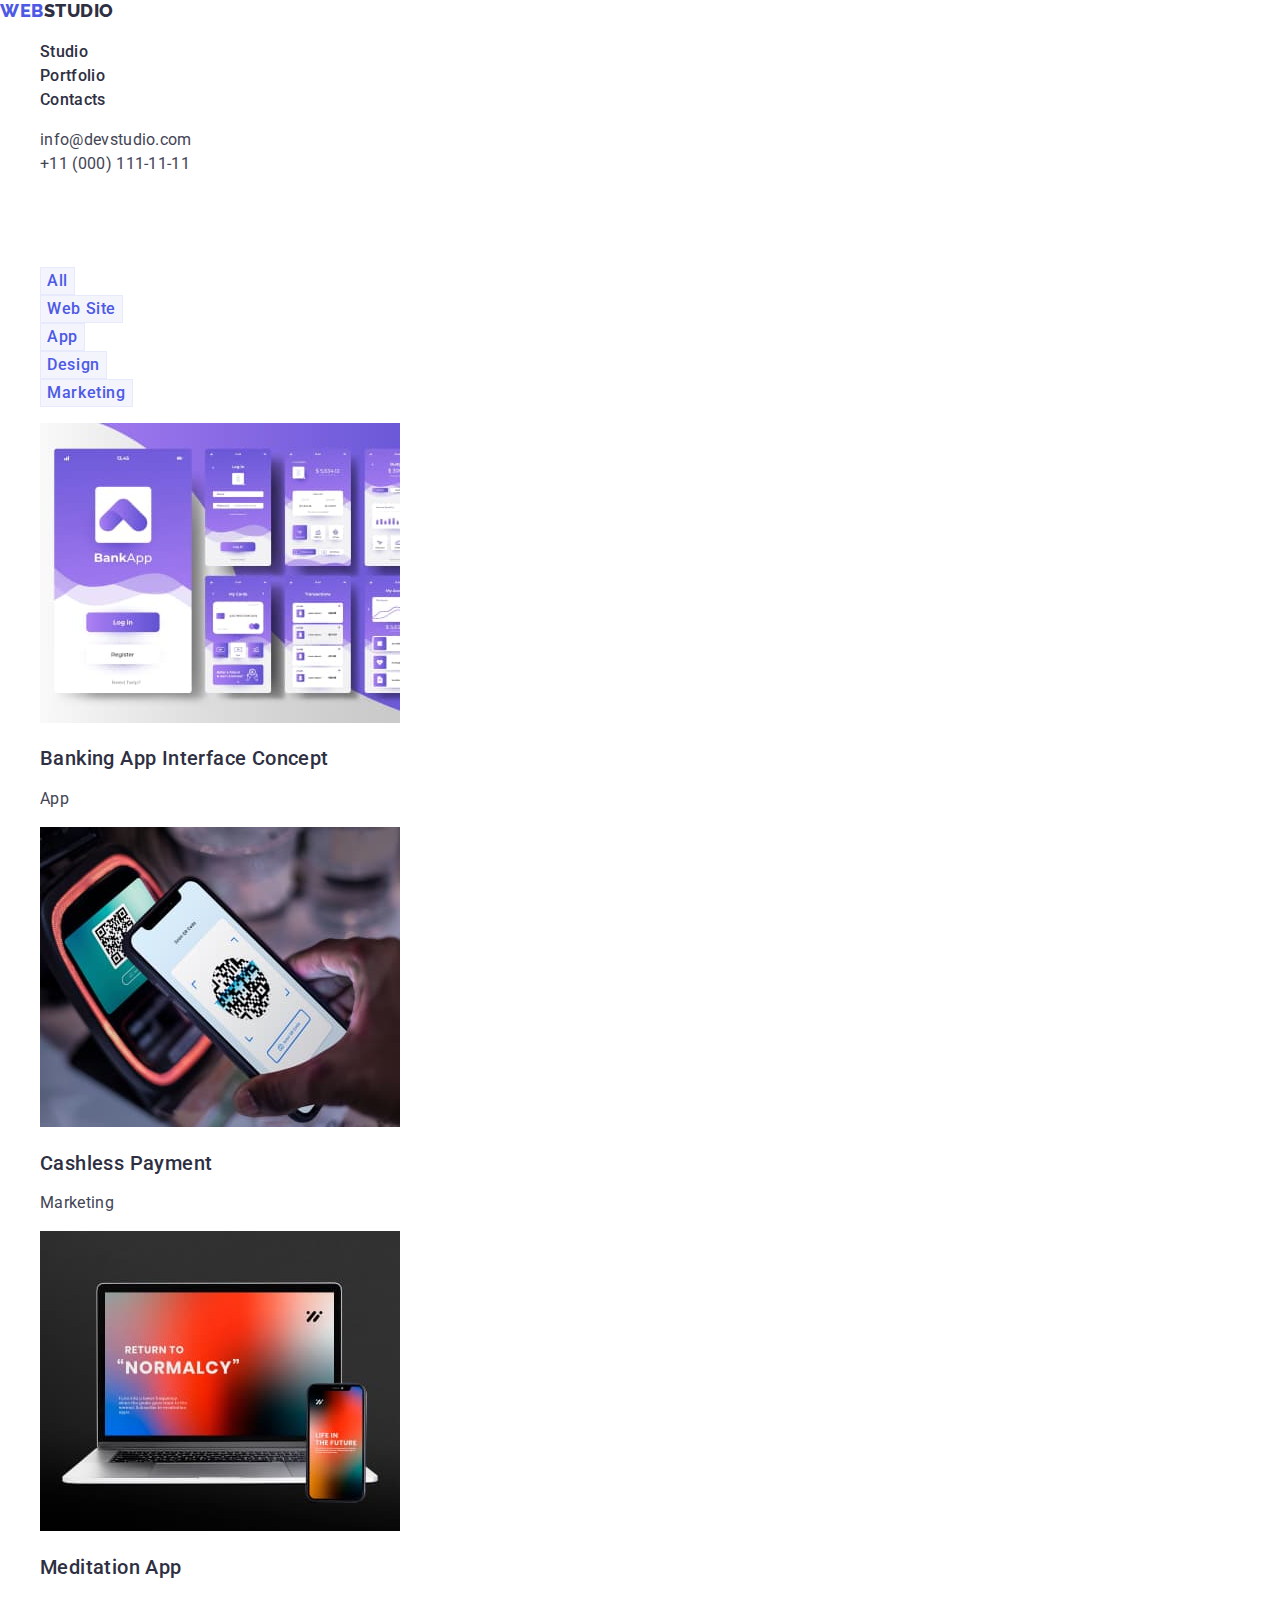
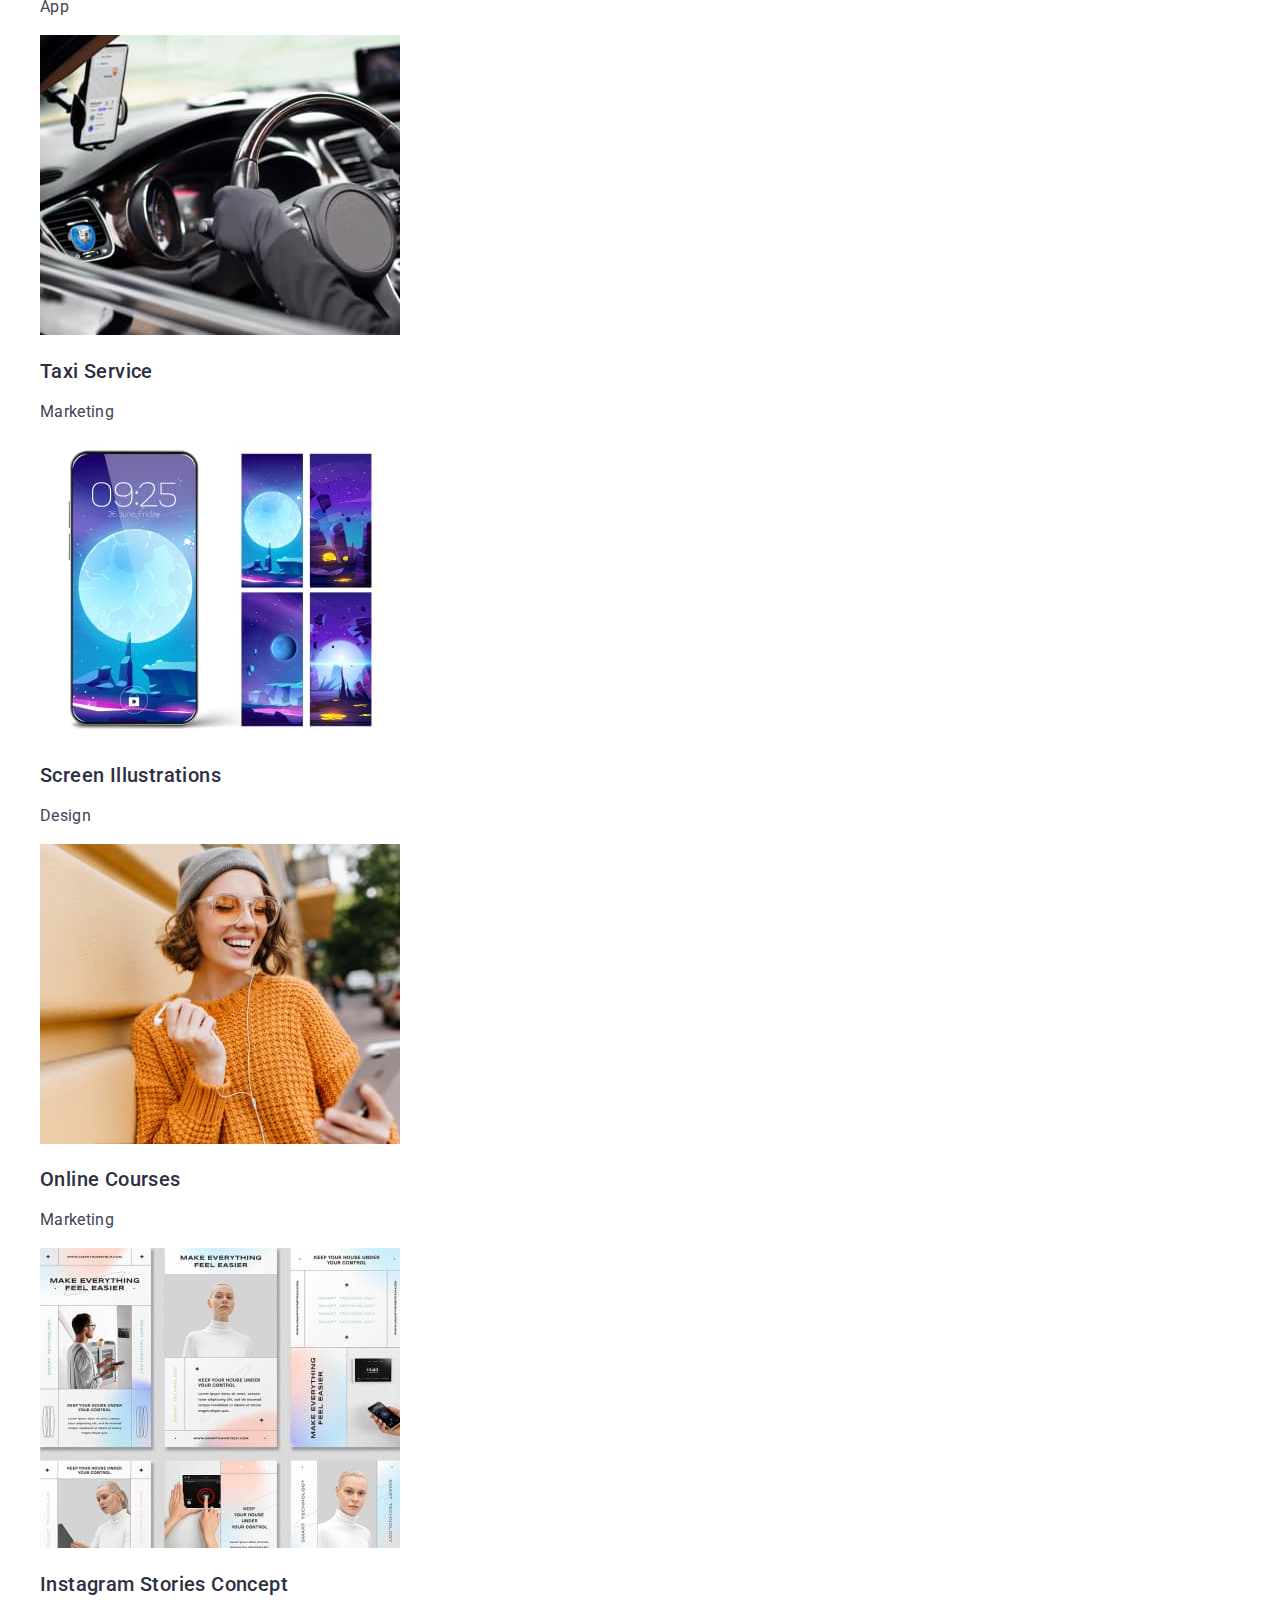
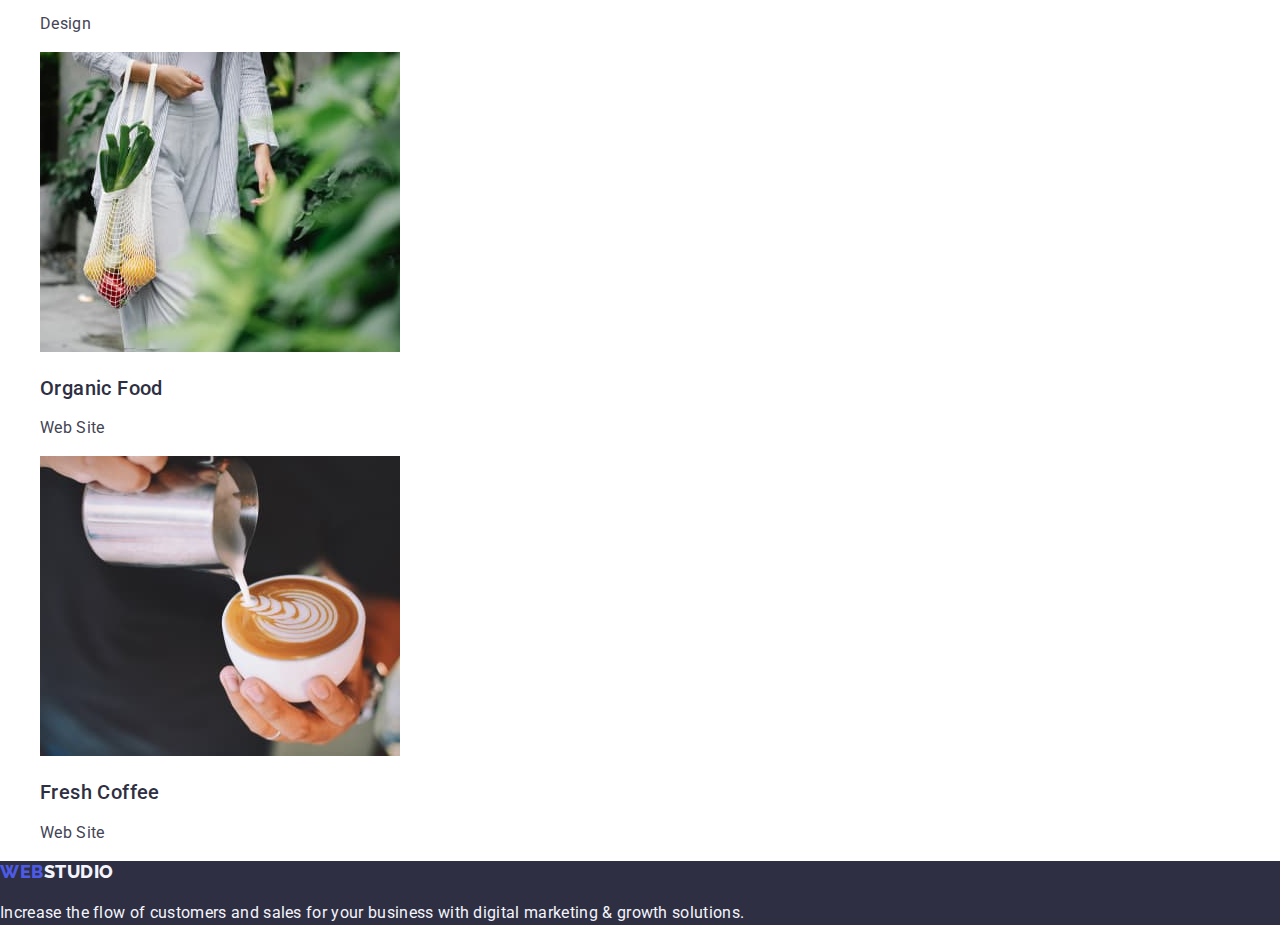
==== portfolio.html @ 55d1ecc5 "Initial commit" ====
<!DOCTYPE html>
<html lang="en">
  <head>
    <meta charset="UTF-8">
    <meta name="viewport" content="width=device-width, initial-scale=1.0">
    <meta http-equiv="X-UA-Compatible" content="IE=edge">
    <title>Web Studio</title>
    <link
      rel="stylesheet"
      href="https://cdn.jsdelivr.net/npm/modern-normalize@2.0.0/modern-normalize.min.css">
    <link rel="preconnect" href="https://fonts.googleapis.com">
    <link rel="preconnect" href="https://fonts.gstatic.com" crossorigin>
    <link href="https://fonts.googleapis.com/css2?family=Raleway:wght@800&family=Roboto:wght@400;500;700;900&display=swap" rel="stylesheet">
    <link rel="stylesheet" href="./css/styles.css">
  </head>
  <body>
    <header>
      <nav>
        <a class="logo link" href="./index.html">
          Web<span class="logo-second-color">Studio</span>
        </a>

        <ul class="list">
          <li>
            <a class="nav-link link" href="./index.html">Studio</a>
          </li>
          <li>
            <a class="nav-link link" href="./portfolio.html">Portfolio</a>
          </li>
          <li>
            <a class="nav-link link" href="">Contacts</a>
          </li>
        </ul>
      </nav>

      <address class="address-header">
        <ul class="list">
          <li>
            <a class="address-link link" href="mailto:info@devstudio.com"
              >info@devstudio.com</a
            >
          </li>
          <li>
            <a class="address-link link" href="tel:+110001111111"
              >+11 (000) 111-11-11</a
            >
          </li>
        </ul>
      </address>
    </header>

    <main>
      <section>
        <h1 class="title-hidden">Portfolio</h1>
        <ul class="list">
          <li>
            <button class="filter-button" type="button">All</button>
          </li>
          <li>
            <button class="filter-button" type="button">Web Site</button>
          </li>
          <li>
            <button class="filter-button" type="button">App</button>
          </li>
          <li>
            <button class="filter-button" type="button">Design</button>
          </li>
          <li>
            <button class="filter-button" type="button">Marketing</button>
          </li>
        </ul>
        <ul class="list">
          <li>
            <a class="link" href="">
              <img
                src="./images/portfolio/bankingAppInterfaceConcept.jpg"
                alt="Banking App Interface Concept"
                width="360"
                height="300">
              <h2 class="list-title">Banking App Interface Concept</h2>
              <p class="list-text">App</p>
            </a>
          </li>
          <li>
            <a class="link" href="">
              <img
                src="./images/portfolio/cashlessPayment.jpg"
                alt="Cashless Payment"
                width="360"
                height="300">
              <h2 class="list-title">Cashless Payment</h2>
              <p class="list-text">Marketing</p>
            </a>
          </li>
          <li>
            <a class="link" href="">
              <img
                src="./images/portfolio/meditationApp.jpg"
                alt="Meditation App"
                width="360"
                height="300">
              <h2 class="list-title">Meditation App</h2>
              <p class="list-text">App</p>
            </a>
          </li>
          <li>
            <a class="link" href="">
              <img
                src="./images/portfolio/taxiService.jpg"
                alt="Taxi Service"
                width="360"
                height="300">
              <h2 class="list-title">Taxi Service</h2>
              <p class="list-text">Marketing</p>
            </a>
          </li>
          <li>
            <a class="link" href="">
              <img
                src="./images/portfolio/screenIllustrations.jpg"
                alt="Screen Illustrations"
                width="360"
                height="300">
              <h2 class="list-title">Screen Illustrations</h2>
              <p class="list-text">Design</p>
            </a>
          </li>
          <li>
            <a class="link" href="">
              <img
                src="./images/portfolio/onlineCourses.jpg"
                alt="Online Courses"
                width="360"
                height="300">
              <h2 class="list-title">Online Courses</h2>
              <p class="list-text">Marketing</p>
            </a>
          </li>
          <li>
            <a class="link" href="">
              <img
                src="./images/portfolio/instagramStoriesConcept.jpg"
                alt="Instagram Stories Concept"
                width="360"
                height="300">
              <h2 class="list-title">Instagram Stories Concept</h2>
              <p class="list-text">Design</p>
            </a>
          </li>
          <li>
            <a class="link" href="">
              <img
                src="./images/portfolio/organicFood.jpg"
                alt="Organic Food"
                width="360"
                height="300">
              <h2 class="list-title">Organic Food</h2>
              <p class="list-text">Web Site</p>
            </a>
          </li>
          <li>
            <a class="link" href="">
              <img
                src="./images/portfolio/freshCoffee.jpg"
                alt="Fresh Coffee"
                width="360"
                height="300">
              <h2 class="list-title">Fresh Coffee</h2>
              <p class="list-text">Web Site</p>
            </a>
          </li>
        </ul>
      </section>
    </main>

    <footer class="footer">
      <a class="logo link" href="./index.html">
        Web<span class="logo-second-color">Studio</span></a
      >
      <p class="footer-text">
        Increase the flow of customers and sales for your business with digital
        marketing & growth solutions.
      </p>
    </footer>
  </body>
</html>
---- css/styles.css ----
:root {
  --primary-font: 'Roboto', sans-serif;
  --logo-font: 'Raleway', sans-serif;
  --primary-white-color: #ffffff;
  --secondary-white-color: #f4f4fd;
  --primary-gray-color: #434455;
  --secondary-gray-color: #2e2f42;
  --primary-blue-color: #4d5ae5;
  --primary-accent-color: #404bbf;
  --active-link-color: #f44336;
}

body {
  font-family: var(--primary-font);
  color: var(--primary-gray-color);
  background-color: var(--primary-white-color);
  font-size: 16px;
  line-height: 1.5;
  letter-spacing: 0.32px;
}

.list {
  list-style: none;
}


.link {
  text-decoration: none;
}

.address-header {
  font-style: normal
}
/* Стилі для Header */
.logo {
  color: var(--primary-blue-color);
  font-family: var(--logo-font);
  font-size: 18px;
  font-weight: 800;
  line-height: 1.17;
  letter-spacing: 0.54px;
  text-transform: uppercase;
}

.logo-second-color {
  color: var(--secondary-gray-color);
}

.nav-link {
  color: var(--secondary-gray-color);
  font-weight: 500;
  font-size: 16px;
  line-height: 1.5;
  letter-spacing: 0.02em;
}

.nav-link:hover,
.nav-link:focus,
.address-link:hover,
.address-link:focus {
  color: var(--primary-accent-color);
}

.nav-link:active,
.address-link:active {
  color: var(--primary-accent-color);
}

.address-link {
  color: inherit;
  font-style: normal;
}

/* Стилі для Portfolio */
.title-hidden {
  visibility: hidden;
}

.filter-button {
  background-color: var(--secondary-white-color);
  color: var(--primary-blue-color);
  font-weight: 500;
  line-height: 1.5;
  letter-spacing: 0.64px;
  border: 1px solid #e7e9fc;
  cursor: pointer;
}

.filter-button:hover,
.filter-button:focus {
  background-color: var(--primary-accent-color);
  color: var(--primary-white-color);
}

.list-title {
  color: var(--secondary-gray-color);
  font-size: 20px;
  font-weight: 500;
  line-height: 1.2;
  letter-spacing: 0.02em;
}

.list-text {
  color: var(--primary-gray-color);
  font-size: 16px;
}

/* Стилі для Hero */
.hero-section {
  background-color: var(--secondary-gray-color);
}
.hero-title {
  color: var(--primary-white-color);
  text-align: center;
  font-size: 56px;
  font-weight: 700;
  line-height: 1.07;
  letter-spacing: 1.12px;
}

.hero-button {
  color: var(--primary-white-color);
  background-color: var(--primary-blue-color);
  font-weight: 500;
  line-height: 1.5;
  letter-spacing: 0.64px;
  cursor: pointer;
}
.hero-button:hover,
.hero-button:focus {
  background-color: var(--primary-accent-color);
}

/* Стилі для What are we doing */
.title-block {
  color: var(--secondary-gray-color);
  font-size: 36px;
  font-weight: 700;
  text-align: center;
  line-height: 1.11;
  letter-spacing: 0.72px;
  text-transform: capitalize;
}

/* Стилі для секції Team */
 .team{
  background-color: var(--secondary-white-color);
 }

 .team-list {
  background-color: var(--primary-white-color);
 }

/* Стилі для Footer */
.footer {
  background-color: var(--secondary-gray-color);
}
 

.footer .logo-second-color {
  color: var(--secondary-white-color);
}

.footer-text {
  color: var(--secondary-white-color);
}
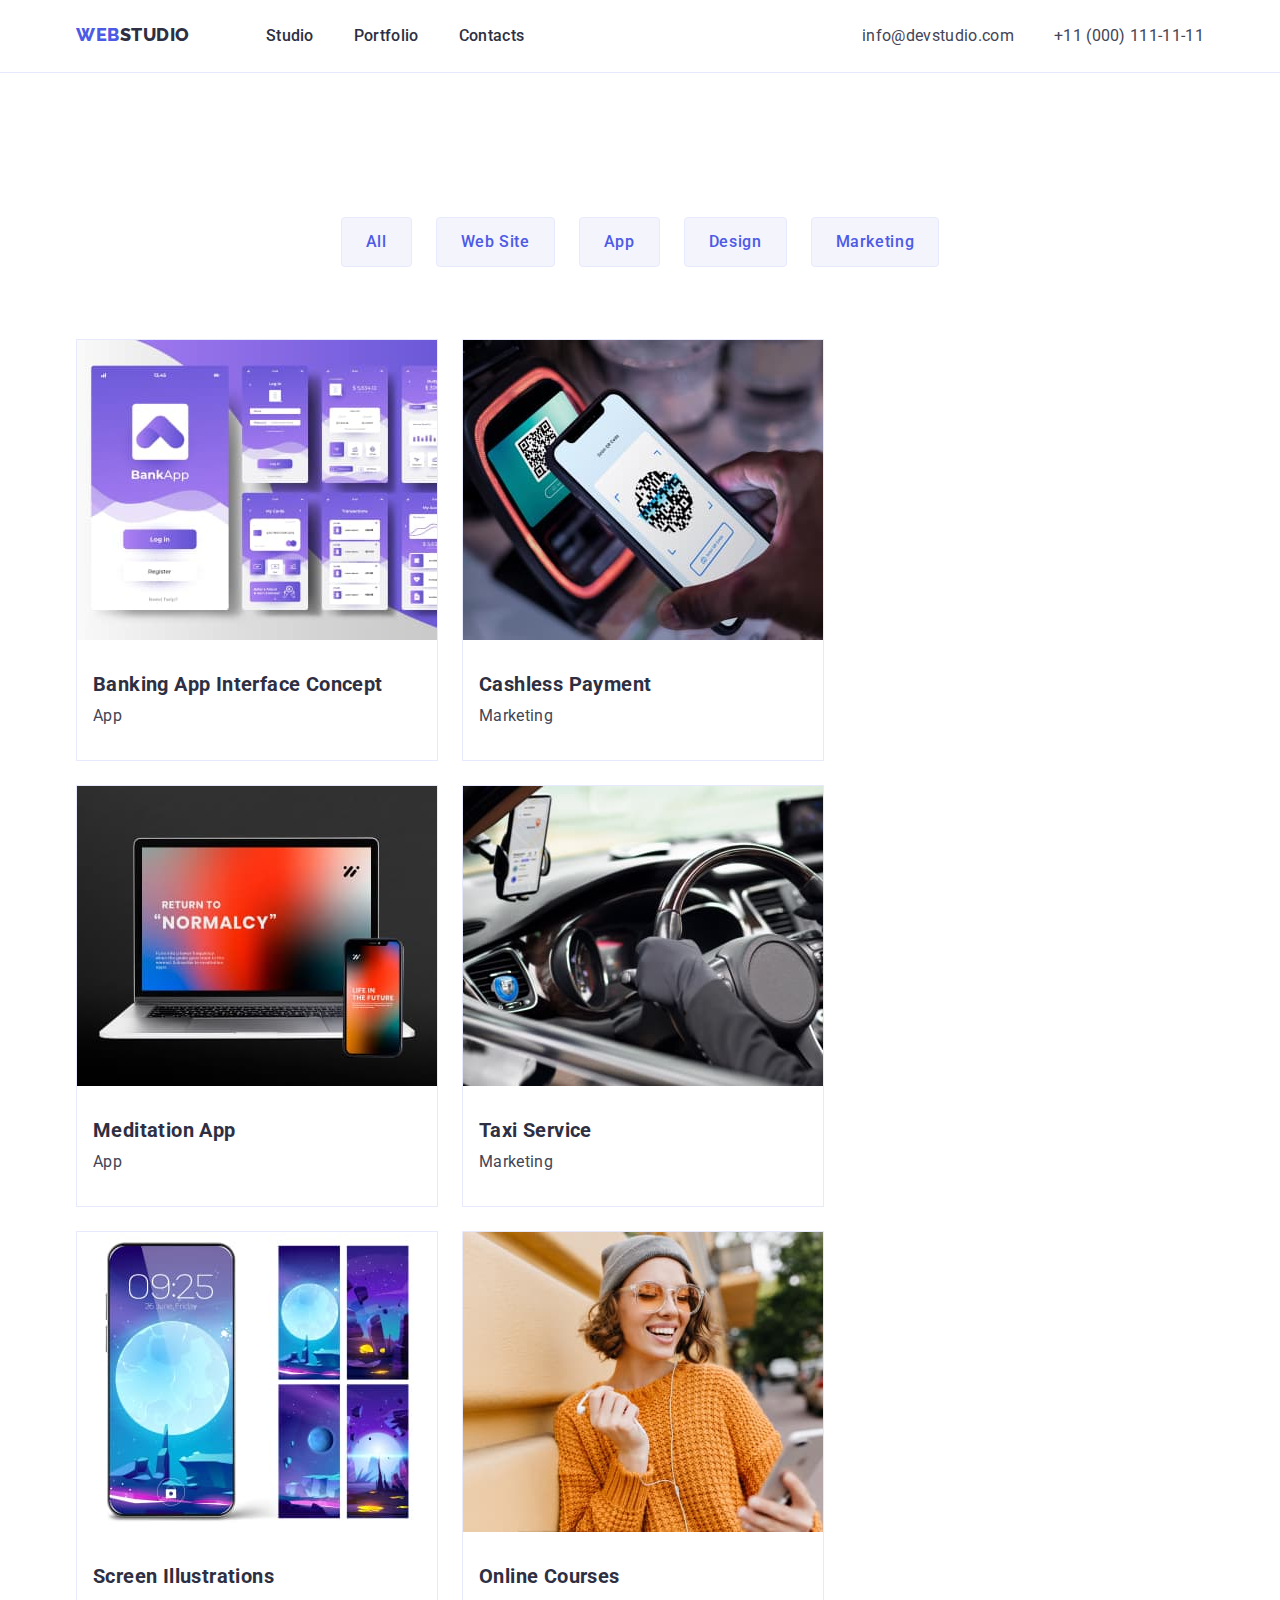
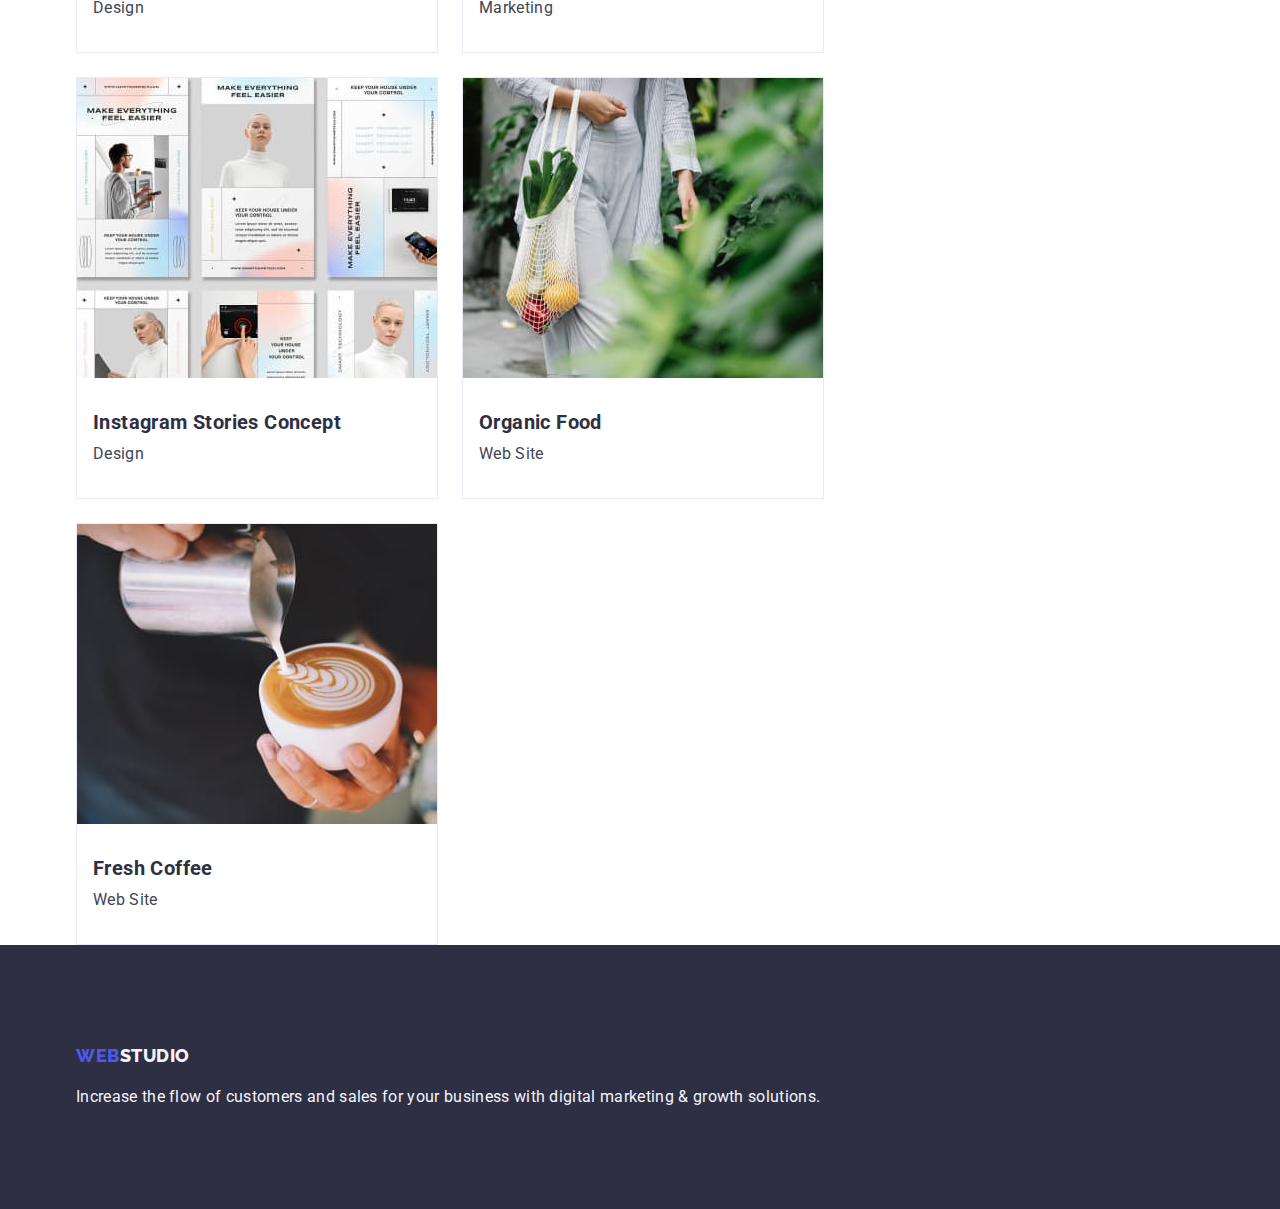
==== commit c221cb51: "add flex styles" ====
--- a/portfolio.html
+++ b/portfolio.html
@@ -1,186 +1,221 @@
 <!DOCTYPE html>
 <html lang="en">
   <head>
-    <meta charset="UTF-8">
-    <meta name="viewport" content="width=device-width, initial-scale=1.0">
-    <meta http-equiv="X-UA-Compatible" content="IE=edge">
+    <meta charset="UTF-8" />
+    <meta name="viewport" content="width=device-width, initial-scale=1.0" />
+    <meta http-equiv="X-UA-Compatible" content="IE=edge" />
     <title>Web Studio</title>
     <link
       rel="stylesheet"
-      href="https://cdn.jsdelivr.net/npm/modern-normalize@2.0.0/modern-normalize.min.css">
-    <link rel="preconnect" href="https://fonts.googleapis.com">
-    <link rel="preconnect" href="https://fonts.gstatic.com" crossorigin>
-    <link href="https://fonts.googleapis.com/css2?family=Raleway:wght@800&family=Roboto:wght@400;500;700;900&display=swap" rel="stylesheet">
-    <link rel="stylesheet" href="./css/styles.css">
+      href="https://cdn.jsdelivr.net/npm/modern-normalize@2.0.0/modern-normalize.min.css"
+    />
+    <link rel="preconnect" href="https://fonts.googleapis.com" />
+    <link rel="preconnect" href="https://fonts.gstatic.com" crossorigin />
+    <link
+      href="https://fonts.googleapis.com/css2?family=Raleway:wght@800&family=Roboto:wght@400;500;700;900&display=swap"
+      rel="stylesheet"
+    />
+    <link rel="stylesheet" href="./css/styles.css" />
   </head>
   <body>
-    <header>
-      <nav>
+    <header class="head-border">
+      <div class="section row">
+        <nav class="row">
+          <a class="logo link" href="./index.html">
+            Web<span class="logo-second-color">Studio</span>
+          </a>
+
+          <ul class="list nav-list">
+            <li>
+              <a class="nav-link link" href="./index.html">Studio</a>
+            </li>
+            <li>
+              <a class="nav-link link" href="./portfolio.html">Portfolio</a>
+            </li>
+            <li>
+              <a class="nav-link link" href="">Contacts</a>
+            </li>
+          </ul>
+        </nav>
+
+        <address class="address-header">
+          <ul class="list contacts row">
+            <li>
+              <a class="address-link link" href="mailto:info@devstudio.com"
+                >info@devstudio.com</a
+              >
+            </li>
+            <li>
+              <a class="address-link link" href="tel:+110001111111"
+                >+11 (000) 111-11-11</a
+              >
+            </li>
+          </ul>
+        </address>
+      </div>
+    </header>
+
+    <main>
+      <section class="section">
+        <h1 class="title-hidden">Portfolio</h1>
+        <ul class="list list-wrap filter-list">
+          <li>
+            <button class="filter-button" type="button">All</button>
+          </li>
+          <li>
+            <button class="filter-button" type="button">Web Site</button>
+          </li>
+          <li>
+            <button class="filter-button" type="button">App</button>
+          </li>
+          <li>
+            <button class="filter-button" type="button">Design</button>
+          </li>
+          <li>
+            <button class="filter-button" type="button">Marketing</button>
+          </li>
+        </ul>
+        <ul class="list list-wrap list-portfolio">
+          <li class="item-portfolio">
+            <a class="link" href="">
+              <img
+                src="./images/portfolio/bankingAppInterfaceConcept.jpg"
+                alt="Banking App Interface Concept"
+                width="360"
+                height="300"
+              />
+              <div class="inner">
+                <h2 class="list-title">Banking App Interface Concept</h2>
+                <p class="list-text">App</p>
+              </div>
+            </a>
+          </li>
+          <li class="item-portfolio">
+            <a class="link" href="">
+              <img
+                src="./images/portfolio/cashlessPayment.jpg"
+                alt="Cashless Payment"
+                width="360"
+                height="300"
+              />
+              <div class="inner">
+                <h2 class="list-title">Cashless Payment</h2>
+                <p class="list-text">Marketing</p>
+              </div>
+            </a>
+          </li>
+          <li class="item-portfolio">
+            <a class="link" href="">
+              <img
+                src="./images/portfolio/meditationApp.jpg"
+                alt="Meditation App"
+                width="360"
+                height="300"
+              />
+              <div class="inner">
+                <h2 class="list-title">Meditation App</h2>
+                <p class="list-text">App</p>
+              </div>
+            </a>
+          </li>
+          <li class="item-portfolio">
+            <a class="link" href="">
+              <img
+                src="./images/portfolio/taxiService.jpg"
+                alt="Taxi Service"
+                width="360"
+                height="300"
+              />
+              <div class="inner">
+                <h2 class="list-title">Taxi Service</h2>
+                <p class="list-text">Marketing</p>
+              </div>
+            </a>
+          </li>
+          <li class="item-portfolio">
+            <a class="link" href="">
+              <img
+                src="./images/portfolio/screenIllustrations.jpg"
+                alt="Screen Illustrations"
+                width="360"
+                height="300"
+              />
+              <div class="inner">
+                <h2 class="list-title">Screen Illustrations</h2>
+                <p class="list-text">Design</p>
+              </div>
+            </a>
+          </li>
+          <li class="item-portfolio">
+            <a class="link" href="">
+              <img
+                src="./images/portfolio/onlineCourses.jpg"
+                alt="Online Courses"
+                width="360"
+                height="300"
+              />
+              <div class="inner">
+                <h2 class="list-title">Online Courses</h2>
+                <p class="list-text">Marketing</p>
+              </div>
+            </a>
+          </li>
+          <li class="item-portfolio">
+            <a class="link" href="">
+              <img
+                src="./images/portfolio/instagramStoriesConcept.jpg"
+                alt="Instagram Stories Concept"
+                width="360"
+                height="300"
+              />
+              <div class="inner">
+                <h2 class="list-title">Instagram Stories Concept</h2>
+                <p class="list-text">Design</p>
+              </div>
+            </a>
+          </li>
+          <li class="item-portfolio">
+            <a class="link" href="">
+              <img
+                src="./images/portfolio/organicFood.jpg"
+                alt="Organic Food"
+                width="360"
+                height="300"
+              />
+              <div class="inner">
+                <h2 class="list-title">Organic Food</h2>
+                <p class="list-text">Web Site</p>
+              </div>
+            </a>
+          </li>
+          <li class="item-portfolio">
+            <a class="link" href="">
+              <img
+                src="./images/portfolio/freshCoffee.jpg"
+                alt="Fresh Coffee"
+                width="360"
+                height="300"
+              />
+              <div class="inner">
+                <h2 class="list-title">Fresh Coffee</h2>
+                <p class="list-text">Web Site</p>
+              </div>
+            </a>
+          </li>
+        </ul>
+      </section>
+    </main>
+
+    <footer class="footer footer-wrap">
+      <div class="section">
         <a class="logo link" href="./index.html">
           Web<span class="logo-second-color">Studio</span>
         </a>
-
-        <ul class="list">
-          <li>
-            <a class="nav-link link" href="./index.html">Studio</a>
-          </li>
-          <li>
-            <a class="nav-link link" href="./portfolio.html">Portfolio</a>
-          </li>
-          <li>
-            <a class="nav-link link" href="">Contacts</a>
-          </li>
-        </ul>
-      </nav>
-
-      <address class="address-header">
-        <ul class="list">
-          <li>
-            <a class="address-link link" href="mailto:info@devstudio.com"
-              >info@devstudio.com</a
-            >
-          </li>
-          <li>
-            <a class="address-link link" href="tel:+110001111111"
-              >+11 (000) 111-11-11</a
-            >
-          </li>
-        </ul>
-      </address>
-    </header>
-
-    <main>
-      <section>
-        <h1 class="title-hidden">Portfolio</h1>
-        <ul class="list">
-          <li>
-            <button class="filter-button" type="button">All</button>
-          </li>
-          <li>
-            <button class="filter-button" type="button">Web Site</button>
-          </li>
-          <li>
-            <button class="filter-button" type="button">App</button>
-          </li>
-          <li>
-            <button class="filter-button" type="button">Design</button>
-          </li>
-          <li>
-            <button class="filter-button" type="button">Marketing</button>
-          </li>
-        </ul>
-        <ul class="list">
-          <li>
-            <a class="link" href="">
-              <img
-                src="./images/portfolio/bankingAppInterfaceConcept.jpg"
-                alt="Banking App Interface Concept"
-                width="360"
-                height="300">
-              <h2 class="list-title">Banking App Interface Concept</h2>
-              <p class="list-text">App</p>
-            </a>
-          </li>
-          <li>
-            <a class="link" href="">
-              <img
-                src="./images/portfolio/cashlessPayment.jpg"
-                alt="Cashless Payment"
-                width="360"
-                height="300">
-              <h2 class="list-title">Cashless Payment</h2>
-              <p class="list-text">Marketing</p>
-            </a>
-          </li>
-          <li>
-            <a class="link" href="">
-              <img
-                src="./images/portfolio/meditationApp.jpg"
-                alt="Meditation App"
-                width="360"
-                height="300">
-              <h2 class="list-title">Meditation App</h2>
-              <p class="list-text">App</p>
-            </a>
-          </li>
-          <li>
-            <a class="link" href="">
-              <img
-                src="./images/portfolio/taxiService.jpg"
-                alt="Taxi Service"
-                width="360"
-                height="300">
-              <h2 class="list-title">Taxi Service</h2>
-              <p class="list-text">Marketing</p>
-            </a>
-          </li>
-          <li>
-            <a class="link" href="">
-              <img
-                src="./images/portfolio/screenIllustrations.jpg"
-                alt="Screen Illustrations"
-                width="360"
-                height="300">
-              <h2 class="list-title">Screen Illustrations</h2>
-              <p class="list-text">Design</p>
-            </a>
-          </li>
-          <li>
-            <a class="link" href="">
-              <img
-                src="./images/portfolio/onlineCourses.jpg"
-                alt="Online Courses"
-                width="360"
-                height="300">
-              <h2 class="list-title">Online Courses</h2>
-              <p class="list-text">Marketing</p>
-            </a>
-          </li>
-          <li>
-            <a class="link" href="">
-              <img
-                src="./images/portfolio/instagramStoriesConcept.jpg"
-                alt="Instagram Stories Concept"
-                width="360"
-                height="300">
-              <h2 class="list-title">Instagram Stories Concept</h2>
-              <p class="list-text">Design</p>
-            </a>
-          </li>
-          <li>
-            <a class="link" href="">
-              <img
-                src="./images/portfolio/organicFood.jpg"
-                alt="Organic Food"
-                width="360"
-                height="300">
-              <h2 class="list-title">Organic Food</h2>
-              <p class="list-text">Web Site</p>
-            </a>
-          </li>
-          <li>
-            <a class="link" href="">
-              <img
-                src="./images/portfolio/freshCoffee.jpg"
-                alt="Fresh Coffee"
-                width="360"
-                height="300">
-              <h2 class="list-title">Fresh Coffee</h2>
-              <p class="list-text">Web Site</p>
-            </a>
-          </li>
-        </ul>
-      </section>
-    </main>
-
-    <footer class="footer">
-      <a class="logo link" href="./index.html">
-        Web<span class="logo-second-color">Studio</span></a
-      >
-      <p class="footer-text">
-        Increase the flow of customers and sales for your business with digital
-        marketing & growth solutions.
-      </p>
+        <p class="footer-text">
+          Increase the flow of customers and sales for your business with
+          digital marketing & growth solutions.
+        </p>
+      </div>
     </footer>
   </body>
 </html>
--- a/css/styles.css
+++ b/css/styles.css
@@ -16,42 +16,101 @@
   background-color: var(--primary-white-color);
   font-size: 16px;
   line-height: 1.5;
-  letter-spacing: 0.32px;
+  letter-spacing: 0.02em;
+}
+
+img {
+  display: block;
+}
+
+h1,
+h2,
+h3,
+h4,
+h5,
+h6,
+p {
+  margin-top: 0;
+  margin-bottom: 0;
+}
+
+ul,
+ol {
+  padding-left: 0;
+  margin-top: 0;
+  margin-bottom: 0;
 }
 
 .list {
   list-style: none;
 }
 
-
 .link {
   text-decoration: none;
 }
 
-.address-header {
-  font-style: normal
-}
-/* Стилі для Header */
+/* ================Стилі для HEADER==================== */
+
+.head-border {
+  border-bottom: 1px solid #e7e9fc;
+}
+
+.section {
+  width: 1158px;
+  padding-left: 15px;
+  padding-right: 15px;
+  margin-left: auto;
+  margin-right: auto;
+}
+
+.row {
+  display: flex;
+}
+
 .logo {
   color: var(--primary-blue-color);
   font-family: var(--logo-font);
   font-size: 18px;
   font-weight: 800;
   line-height: 1.17;
-  letter-spacing: 0.54px;
+  padding: 24px 0;
+  letter-spacing: 0.03em;
   text-transform: uppercase;
 }
 
 .logo-second-color {
   color: var(--secondary-gray-color);
+}
+
+.nav-list {
+  display: flex;
+  gap: 40px;
+  margin-left: 76px;
 }
 
 .nav-link {
   color: var(--secondary-gray-color);
   font-weight: 500;
   font-size: 16px;
+  display: block;
+  padding: 24px 0;
   line-height: 1.5;
   letter-spacing: 0.02em;
+}
+
+.address-header {
+  font-style: normal;
+  margin-left: auto;
+}
+
+.contacts {
+  gap: 40px;
+  padding: 24px 0;
+}
+
+.address-link {
+  color: inherit;
+  font-style: normal;
 }
 
 .nav-link:hover,
@@ -66,24 +125,157 @@
   color: var(--primary-accent-color);
 }
 
-.address-link {
-  color: inherit;
-  font-style: normal;
-}
-
-/* Стилі для Portfolio */
+/* ================/Стилі для HEADER==================== */
+
+/* ================Стилі для HERO==================== */
+
+.hero-section {
+  background-color: var(--secondary-gray-color);
+  text-align: center;
+  padding-top: 188px;
+  padding-bottom: 188px;
+  margin-bottom: 120px;
+}
+.hero-title {
+  color: var(--primary-white-color);
+  margin-bottom: 48px;
+  font-size: 56px;
+  font-weight: 700;
+  line-height: 1.07;
+  letter-spacing: 1.12px;
+}
+
+.hero-button {
+  color: var(--primary-white-color);
+  background-color: var(--primary-blue-color);
+  font-weight: 500;
+  padding: 16px 32px;
+  line-height: 1.5;
+  letter-spacing: 0.64px;
+  cursor: pointer;
+  border-radius: 4px;
+  border: none;
+  box-shadow: 0px 4px 4px 0px rgba(0, 0, 0, 0.15);
+}
+.hero-button:hover,
+.hero-button:focus {
+  background-color: var(--primary-accent-color);
+}
+
+/* ================/Стилі для HERO==================== */
+
+/* ================Стилі для ADVANTAGES==================== */
 .title-hidden {
   visibility: hidden;
 }
 
+.list-wrap {
+  display: flex;
+  gap: 24px;
+}
+.wrap {
+  padding-bottom: 120px;
+}
+
+/* ================/Стилі для ADVANTAGES==================== */
+
+/* ================Стилі для WHAT ARE YOU DOING==================== */
+.title-block {
+  color: var(--secondary-gray-color);
+  font-size: 36px;
+  font-weight: 700;
+  text-align: center;
+  margin-bottom: 72px;
+  line-height: 1.11;
+  letter-spacing: 0.045em;
+  text-transform: capitalize;
+}
+/* ================/Стилі для WHAT ARE YOU DOING==================== */
+
+/* ================Стилі для TEAM==================== */
+
+.team {
+  background-color: var(--secondary-white-color);
+  padding-top: 120px;
+  padding-bottom: 120px;
+}
+
+.list-team-background {
+  background-color: var(--primary-white-color);
+  text-align: center;
+  border-radius: 0px 0px 4px 4px;
+  box-shadow: 0px 2px 1px 0px rgba(46, 47, 66, 0.08),
+    0px 1px 1px 0px rgba(46, 47, 66, 0.16),
+    0px 1px 6px 0px rgba(46, 47, 66, 0.08);
+}
+
+.inner {
+  margin-top: 32px;
+  margin-bottom: 32px;
+  padding-left: 16px;
+  padding-right: 16px;
+}
+
+/* ================/Стилі для TEAM==================== */
+
+/* ================Стилі для FOOTER==================== */
+
+.footer {
+  background-color: var(--secondary-gray-color);
+}
+
+.footer .logo-second-color {
+  color: var(--secondary-white-color);
+}
+
+.footer-text {
+  color: var(--secondary-white-color);
+  margin-top: 16px;
+}
+
+.footer-wrap {
+  padding-top: 100px;
+  padding-bottom: 100px;
+}
+/* ================/Стилі для FOOTER==================== */
+
+/* ===================Стилі для PORTFOLIO ===================*/
 .filter-button {
   background-color: var(--secondary-white-color);
+  padding: 12px 24px;
   color: var(--primary-blue-color);
   font-weight: 500;
   line-height: 1.5;
-  letter-spacing: 0.64px;
+  letter-spacing: 0.04em;
   border: 1px solid #e7e9fc;
+  border-radius: 4px;
   cursor: pointer;
+}
+.filter-list {
+  justify-content: center;
+  margin-bottom: 72px;
+  margin-top: 96px;
+}
+
+.list-title {
+  color: var(--secondary-gray-color);
+  font-size: 20px;
+  margin-bottom: 8px;
+  line-height: 1.2;
+  letter-spacing: 0.02em;
+}
+
+.list-portfolio {
+  flex-wrap: wrap;
+}
+
+.item-portfolio {
+  border: 1px solid #e7e9fc;
+}
+
+.list-text {
+  color: var(--primary-gray-color);
+  font-size: 16px;
 }
 
 .filter-button:hover,
@@ -91,76 +283,4 @@
   background-color: var(--primary-accent-color);
   color: var(--primary-white-color);
 }
-
-.list-title {
-  color: var(--secondary-gray-color);
-  font-size: 20px;
-  font-weight: 500;
-  line-height: 1.2;
-  letter-spacing: 0.02em;
-}
-
-.list-text {
-  color: var(--primary-gray-color);
-  font-size: 16px;
-}
-
-/* Стилі для Hero */
-.hero-section {
-  background-color: var(--secondary-gray-color);
-}
-.hero-title {
-  color: var(--primary-white-color);
-  text-align: center;
-  font-size: 56px;
-  font-weight: 700;
-  line-height: 1.07;
-  letter-spacing: 1.12px;
-}
-
-.hero-button {
-  color: var(--primary-white-color);
-  background-color: var(--primary-blue-color);
-  font-weight: 500;
-  line-height: 1.5;
-  letter-spacing: 0.64px;
-  cursor: pointer;
-}
-.hero-button:hover,
-.hero-button:focus {
-  background-color: var(--primary-accent-color);
-}
-
-/* Стилі для What are we doing */
-.title-block {
-  color: var(--secondary-gray-color);
-  font-size: 36px;
-  font-weight: 700;
-  text-align: center;
-  line-height: 1.11;
-  letter-spacing: 0.72px;
-  text-transform: capitalize;
-}
-
-/* Стилі для секції Team */
- .team{
-  background-color: var(--secondary-white-color);
- }
-
- .team-list {
-  background-color: var(--primary-white-color);
- }
-
-/* Стилі для Footer */
-.footer {
-  background-color: var(--secondary-gray-color);
-}
- 
-
-.footer .logo-second-color {
-  color: var(--secondary-white-color);
-}
-
-.footer-text {
-  color: var(--secondary-white-color);
-}
+/* ===================/Стилі для PORTFOLIO ===================*/
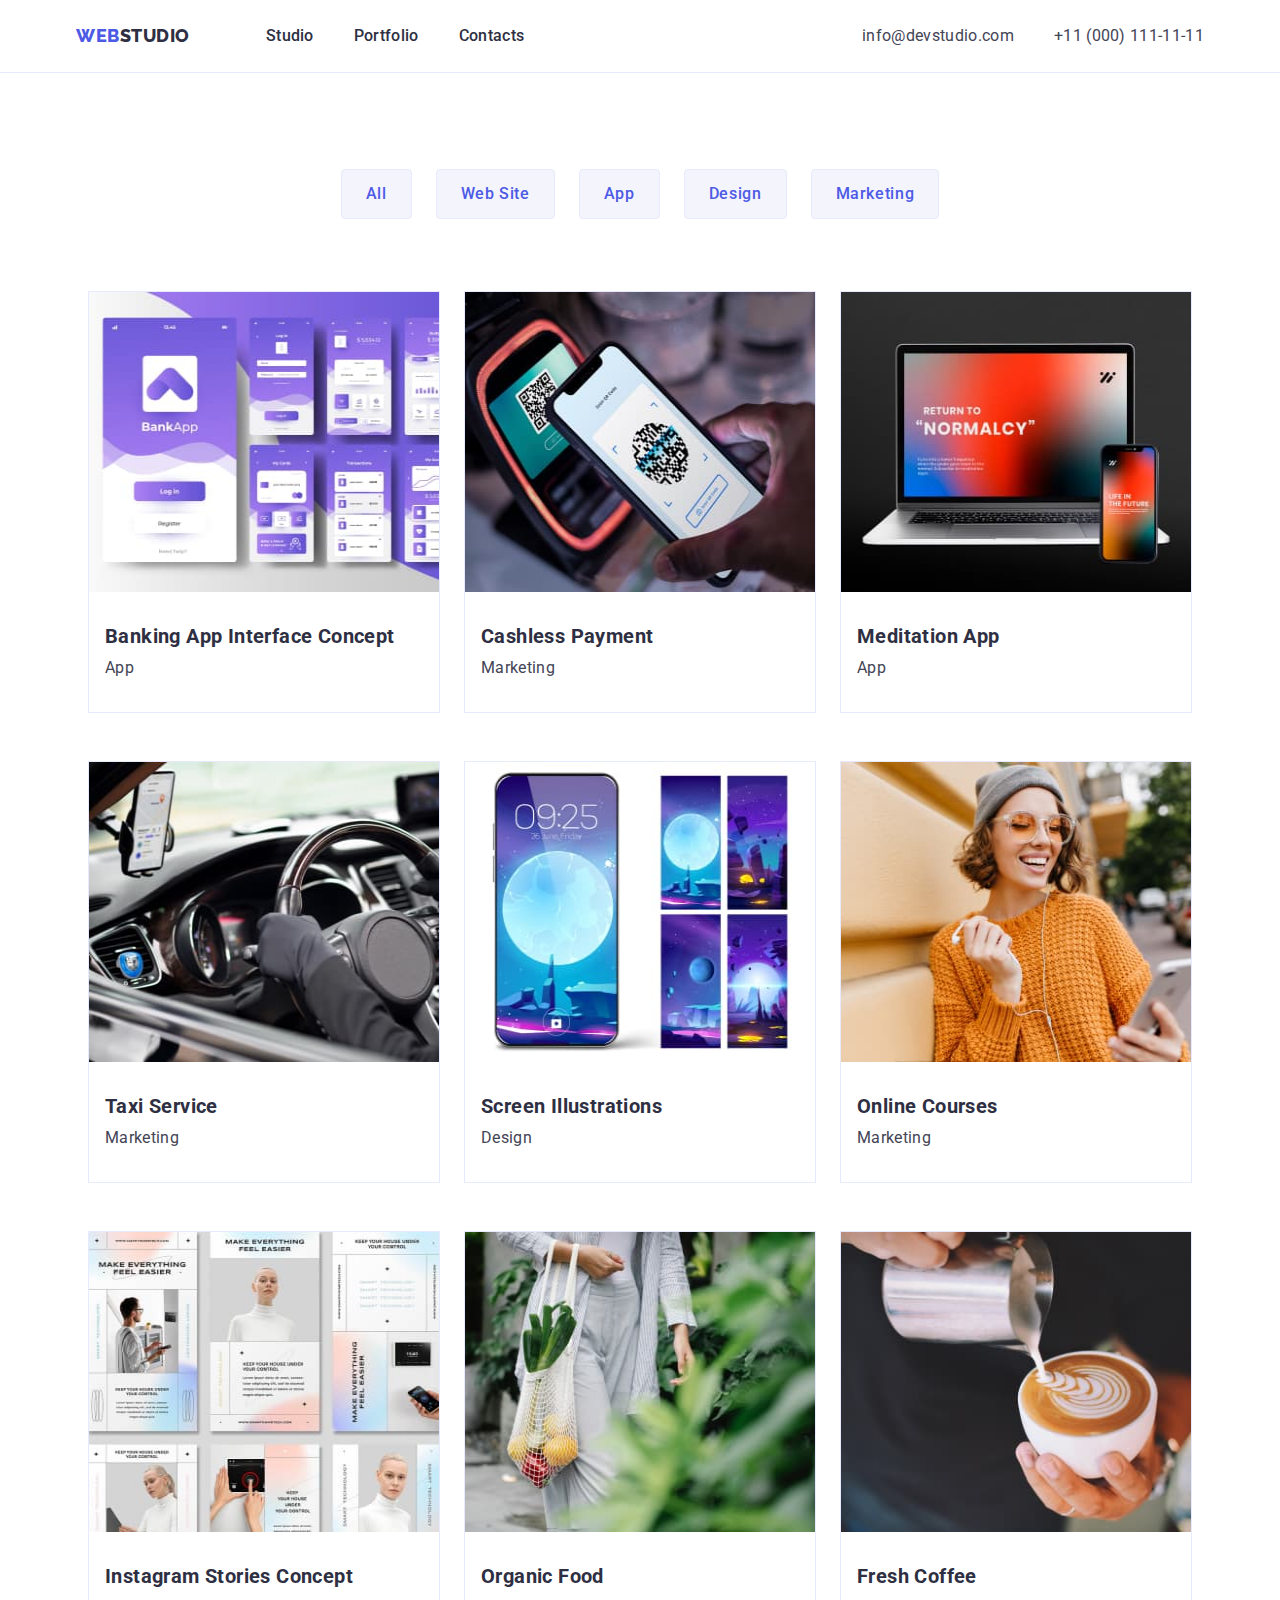
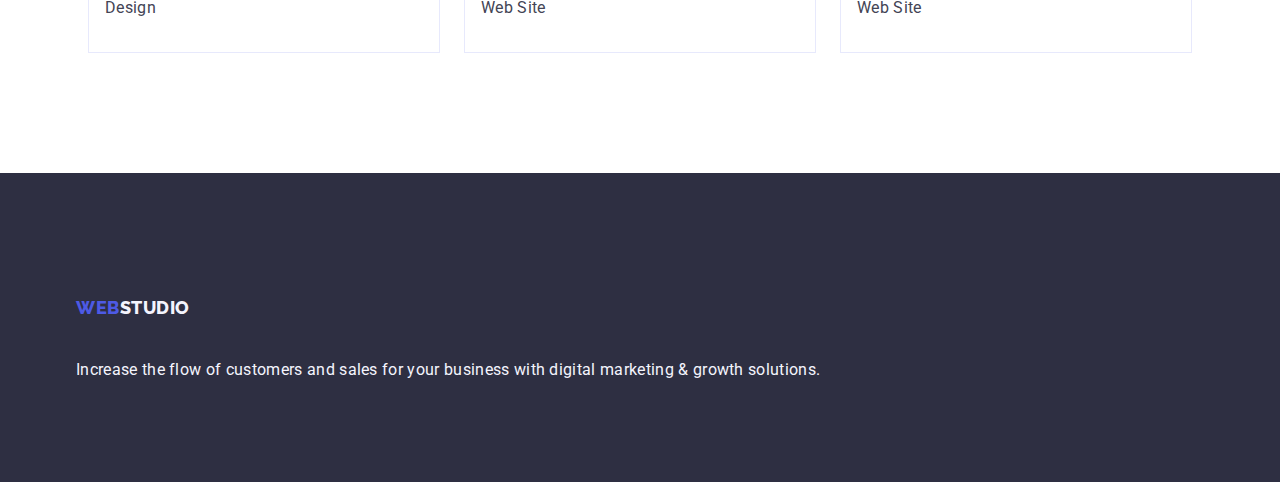
==== commit fb2dc633: "fix styles" ====
--- a/portfolio.html
+++ b/portfolio.html
@@ -19,9 +19,9 @@
   </head>
   <body>
     <header class="head-border">
-      <div class="section row">
-        <nav class="row">
-          <a class="logo link" href="./index.html">
+      <div class="container head-wrap">
+        <nav class="menu">
+          <a class="logo link logo-margin" href="./index.html">
             Web<span class="logo-second-color">Studio</span>
           </a>
 
@@ -39,7 +39,7 @@
         </nav>
 
         <address class="address-header">
-          <ul class="list contacts row">
+          <ul class="list contacts">
             <li>
               <a class="address-link link" href="mailto:info@devstudio.com"
                 >info@devstudio.com</a
@@ -56,159 +56,161 @@
     </header>
 
     <main>
-      <section class="section">
-        <h1 class="title-hidden">Portfolio</h1>
-        <ul class="list list-wrap filter-list">
-          <li>
-            <button class="filter-button" type="button">All</button>
-          </li>
-          <li>
-            <button class="filter-button" type="button">Web Site</button>
-          </li>
-          <li>
-            <button class="filter-button" type="button">App</button>
-          </li>
-          <li>
-            <button class="filter-button" type="button">Design</button>
-          </li>
-          <li>
-            <button class="filter-button" type="button">Marketing</button>
-          </li>
-        </ul>
-        <ul class="list list-wrap list-portfolio">
-          <li class="item-portfolio">
-            <a class="link" href="">
-              <img
-                src="./images/portfolio/bankingAppInterfaceConcept.jpg"
-                alt="Banking App Interface Concept"
-                width="360"
-                height="300"
-              />
-              <div class="inner">
-                <h2 class="list-title">Banking App Interface Concept</h2>
-                <p class="list-text">App</p>
-              </div>
-            </a>
-          </li>
-          <li class="item-portfolio">
-            <a class="link" href="">
-              <img
-                src="./images/portfolio/cashlessPayment.jpg"
-                alt="Cashless Payment"
-                width="360"
-                height="300"
-              />
-              <div class="inner">
-                <h2 class="list-title">Cashless Payment</h2>
-                <p class="list-text">Marketing</p>
-              </div>
-            </a>
-          </li>
-          <li class="item-portfolio">
-            <a class="link" href="">
-              <img
-                src="./images/portfolio/meditationApp.jpg"
-                alt="Meditation App"
-                width="360"
-                height="300"
-              />
-              <div class="inner">
-                <h2 class="list-title">Meditation App</h2>
-                <p class="list-text">App</p>
-              </div>
-            </a>
-          </li>
-          <li class="item-portfolio">
-            <a class="link" href="">
-              <img
-                src="./images/portfolio/taxiService.jpg"
-                alt="Taxi Service"
-                width="360"
-                height="300"
-              />
-              <div class="inner">
-                <h2 class="list-title">Taxi Service</h2>
-                <p class="list-text">Marketing</p>
-              </div>
-            </a>
-          </li>
-          <li class="item-portfolio">
-            <a class="link" href="">
-              <img
-                src="./images/portfolio/screenIllustrations.jpg"
-                alt="Screen Illustrations"
-                width="360"
-                height="300"
-              />
-              <div class="inner">
-                <h2 class="list-title">Screen Illustrations</h2>
-                <p class="list-text">Design</p>
-              </div>
-            </a>
-          </li>
-          <li class="item-portfolio">
-            <a class="link" href="">
-              <img
-                src="./images/portfolio/onlineCourses.jpg"
-                alt="Online Courses"
-                width="360"
-                height="300"
-              />
-              <div class="inner">
-                <h2 class="list-title">Online Courses</h2>
-                <p class="list-text">Marketing</p>
-              </div>
-            </a>
-          </li>
-          <li class="item-portfolio">
-            <a class="link" href="">
-              <img
-                src="./images/portfolio/instagramStoriesConcept.jpg"
-                alt="Instagram Stories Concept"
-                width="360"
-                height="300"
-              />
-              <div class="inner">
-                <h2 class="list-title">Instagram Stories Concept</h2>
-                <p class="list-text">Design</p>
-              </div>
-            </a>
-          </li>
-          <li class="item-portfolio">
-            <a class="link" href="">
-              <img
-                src="./images/portfolio/organicFood.jpg"
-                alt="Organic Food"
-                width="360"
-                height="300"
-              />
-              <div class="inner">
-                <h2 class="list-title">Organic Food</h2>
-                <p class="list-text">Web Site</p>
-              </div>
-            </a>
-          </li>
-          <li class="item-portfolio">
-            <a class="link" href="">
-              <img
-                src="./images/portfolio/freshCoffee.jpg"
-                alt="Fresh Coffee"
-                width="360"
-                height="300"
-              />
-              <div class="inner">
-                <h2 class="list-title">Fresh Coffee</h2>
-                <p class="list-text">Web Site</p>
-              </div>
-            </a>
-          </li>
-        </ul>
+      <section class="wrap-portfolio">
+        <div class="container">
+          <h1 class="visually-hidden">Portfolio</h1>
+          <ul class="list list-wrap filter-list">
+            <li>
+              <button class="filter-button" type="button">All</button>
+            </li>
+            <li>
+              <button class="filter-button" type="button">Web Site</button>
+            </li>
+            <li>
+              <button class="filter-button" type="button">App</button>
+            </li>
+            <li>
+              <button class="filter-button" type="button">Design</button>
+            </li>
+            <li>
+              <button class="filter-button" type="button">Marketing</button>
+            </li>
+          </ul>
+          <ul class="list list-wrap list-portfolio">
+            <li class="item-portfolio">
+              <a class="link" href="">
+                <img class="img-portfolio"
+                  src="./images/portfolio/bankingAppInterfaceConcept.jpg"
+                  alt="Banking App Interface Concept"
+                  width="360"
+                  height="300"
+                />
+                <div class="inner">
+                  <h2 class="list-title">Banking App Interface Concept</h2>
+                  <p class="list-text">App</p>
+                </div>
+              </a>
+            </li>
+            <li class="item-portfolio">
+              <a class="link" href="">
+                <img class="img-portfolio"
+                  src="./images/portfolio/cashlessPayment.jpg"
+                  alt="Cashless Payment"
+                  width="360"
+                  height="300"
+                />
+                <div class="inner">
+                  <h2 class="list-title">Cashless Payment</h2>
+                  <p class="list-text">Marketing</p>
+                </div>
+              </a>
+            </li>
+            <li class="item-portfolio">
+              <a class="link" href="">
+                <img class="img-portfolio"
+                  src="./images/portfolio/meditationApp.jpg"
+                  alt="Meditation App"
+                  width="360"
+                  height="300"
+                />
+                <div class="inner">
+                  <h2 class="list-title">Meditation App</h2>
+                  <p class="list-text">App</p>
+                </div>
+              </a>
+            </li>
+            <li class="item-portfolio">
+              <a class="link" href="">
+                <img class="img-portfolio"
+                  src="./images/portfolio/taxiService.jpg"
+                  alt="Taxi Service"
+                  width="360"
+                  height="300"
+                />
+                <div class="inner">
+                  <h2 class="list-title">Taxi Service</h2>
+                  <p class="list-text">Marketing</p>
+                </div>
+              </a>
+            </li>
+            <li class="item-portfolio">
+              <a class="link" href="">
+                <img class="img-portfolio"
+                  src="./images/portfolio/screenIllustrations.jpg"
+                  alt="Screen Illustrations"
+                  width="360"
+                  height="300"
+                />
+                <div class="inner">
+                  <h2 class="list-title">Screen Illustrations</h2>
+                  <p class="list-text">Design</p>
+                </div>
+              </a>
+            </li>
+            <li class="item-portfolio">
+              <a class="link" href="">
+                <img class="img-portfolio"
+                  src="./images/portfolio/onlineCourses.jpg"
+                  alt="Online Courses"
+                  width="360"
+                  height="300"
+                />
+                <div class="inner">
+                  <h2 class="list-title">Online Courses</h2>
+                  <p class="list-text">Marketing</p>
+                </div>
+              </a>
+            </li>
+            <li class="item-portfolio">
+              <a class="link" href="">
+                <img class="img-portfolio"
+                  src="./images/portfolio/instagramStoriesConcept.jpg"
+                  alt="Instagram Stories Concept"
+                  width="360"
+                  height="300"
+                />
+                <div class="inner">
+                  <h2 class="list-title">Instagram Stories Concept</h2>
+                  <p class="list-text">Design</p>
+                </div>
+              </a>
+            </li>
+            <li class="item-portfolio">
+              <a class="link" href="">
+                <img class="img-portfolio"
+                  src="./images/portfolio/organicFood.jpg"
+                  alt="Organic Food"
+                  width="360"
+                  height="300"
+                />
+                <div class="inner">
+                  <h2 class="list-title">Organic Food</h2>
+                  <p class="list-text">Web Site</p>
+                </div>
+              </a>
+            </li>
+            <li class="item-portfolio">
+              <a class="link" href="">
+                <img class="img-portfolio"
+                  src="./images/portfolio/freshCoffee.jpg"
+                  alt="Fresh Coffee"
+                  width="360"
+                  height="300"
+                />
+                <div class="inner">
+                  <h2 class="list-title">Fresh Coffee</h2>
+                  <p class="list-text">Web Site</p>
+                </div>
+              </a>
+            </li>
+          </ul>          
+        </div>
       </section>
     </main>
 
     <footer class="footer footer-wrap">
-      <div class="section">
-        <a class="logo link" href="./index.html">
+      <div class="container">
+        <a class="logo link footer-logo" href="./index.html">
           Web<span class="logo-second-color">Studio</span>
         </a>
         <p class="footer-text">
--- a/css/styles.css
+++ b/css/styles.css
@@ -49,13 +49,18 @@
   text-decoration: none;
 }
 
+.list-wrap {
+  display: flex;
+  column-gap: 24px;
+}
+
 /* ================Стилі для HEADER==================== */
 
 .head-border {
   border-bottom: 1px solid #e7e9fc;
 }
 
-.section {
+.container  {
   width: 1158px;
   padding-left: 15px;
   padding-right: 15px;
@@ -63,8 +68,14 @@
   margin-right: auto;
 }
 
-.row {
-  display: flex;
+.head-wrap {
+  display: flex;
+}
+
+.menu {
+  display: flex;
+  align-items: center;
+
 }
 
 .logo {
@@ -78,14 +89,21 @@
   text-transform: uppercase;
 }
 
+.logo-margin{
+  margin-right: 76px;
+  display: block;
+}
+
 .logo-second-color {
   color: var(--secondary-gray-color);
 }
 
+
+
 .nav-list {
   display: flex;
   gap: 40px;
-  margin-left: 76px;
+  
 }
 
 .nav-link {
@@ -104,6 +122,7 @@
 }
 
 .contacts {
+  display: flex;
   gap: 40px;
   padding: 24px 0;
 }
@@ -131,23 +150,26 @@
 
 .hero-section {
   background-color: var(--secondary-gray-color);
-  text-align: center;
   padding-top: 188px;
   padding-bottom: 188px;
-  margin-bottom: 120px;
 }
 .hero-title {
   color: var(--primary-white-color);
   margin-bottom: 48px;
+  max-width: 496px;
   font-size: 56px;
   font-weight: 700;
   line-height: 1.07;
   letter-spacing: 1.12px;
+  margin-left: auto;
+  margin-right: auto;
 }
 
 .hero-button {
   color: var(--primary-white-color);
   background-color: var(--primary-blue-color);
+  display: block;
+  min-width: 169px;
   font-weight: 500;
   padding: 16px 32px;
   line-height: 1.5;
@@ -156,6 +178,8 @@
   border-radius: 4px;
   border: none;
   box-shadow: 0px 4px 4px 0px rgba(0, 0, 0, 0.15);
+  margin-left: auto;
+  margin-right: auto;
 }
 .hero-button:hover,
 .hero-button:focus {
@@ -165,16 +189,27 @@
 /* ================/Стилі для HERO==================== */
 
 /* ================Стилі для ADVANTAGES==================== */
-.title-hidden {
-  visibility: hidden;
-}
-
-.list-wrap {
-  display: flex;
-  gap: 24px;
-}
-.wrap {
+.visually-hidden {
+  position: absolute;
+  width: 1px;
+  height: 1px;
+  margin: -1px;
+  border: 0;
+  padding: 0;
+  
+  white-space: nowrap;
+  clip-path: inset(100%);
+  clip: rect(0 0 0 0);
+  overflow: hidden;
+}
+
+
+.item-advantages {
+  flex-basis: calc((100% - 3 * 24px) / 4)
+}
+.section {
   padding-bottom: 120px;
+  padding-top: 120px;
 }
 
 /* ================/Стилі для ADVANTAGES==================== */
@@ -190,6 +225,13 @@
   letter-spacing: 0.045em;
   text-transform: capitalize;
 }
+.wrap-doing {
+  padding-bottom: 120px;
+}
+
+.item-doing {
+  flex-basis: calc((100% - 3 * 16px) / 3);
+}
 /* ================/Стилі для WHAT ARE YOU DOING==================== */
 
 /* ================Стилі для TEAM==================== */
@@ -200,7 +242,8 @@
   padding-bottom: 120px;
 }
 
-.list-team-background {
+.list-team {
+  flex-basis: calc((100% - 3 * 24px) / 4);
   background-color: var(--primary-white-color);
   text-align: center;
   border-radius: 0px 0px 4px 4px;
@@ -210,7 +253,7 @@
 }
 
 .inner {
-  margin-top: 32px;
+  padding-top: 32px;
   margin-bottom: 32px;
   padding-left: 16px;
   padding-right: 16px;
@@ -228,9 +271,13 @@
   color: var(--secondary-white-color);
 }
 
+.footer-logo {
+  display: inline-block;
+  margin-bottom: 16px;
+}
+
 .footer-text {
   color: var(--secondary-white-color);
-  margin-top: 16px;
 }
 
 .footer-wrap {
@@ -240,6 +287,10 @@
 /* ================/Стилі для FOOTER==================== */
 
 /* ===================Стилі для PORTFOLIO ===================*/
+.wrap-portfolio {
+  padding: 96px 0 120px 0;
+}
+
 .filter-button {
   background-color: var(--secondary-white-color);
   padding: 12px 24px;
@@ -254,7 +305,6 @@
 .filter-list {
   justify-content: center;
   margin-bottom: 72px;
-  margin-top: 96px;
 }
 
 .list-title {
@@ -267,10 +317,17 @@
 
 .list-portfolio {
   flex-wrap: wrap;
+  row-gap: 48px;
+  justify-content: center
 }
 
 .item-portfolio {
   border: 1px solid #e7e9fc;
+  flex-basis: calc((100% - 3 * 24px) / 3);
+}
+
+.img-portfolio {
+  max-width: 100%;
 }
 
 .list-text {
@@ -282,5 +339,6 @@
 .filter-button:focus {
   background-color: var(--primary-accent-color);
   color: var(--primary-white-color);
+  border: 1px solid transparent
 }
 /* ===================/Стилі для PORTFOLIO ===================*/
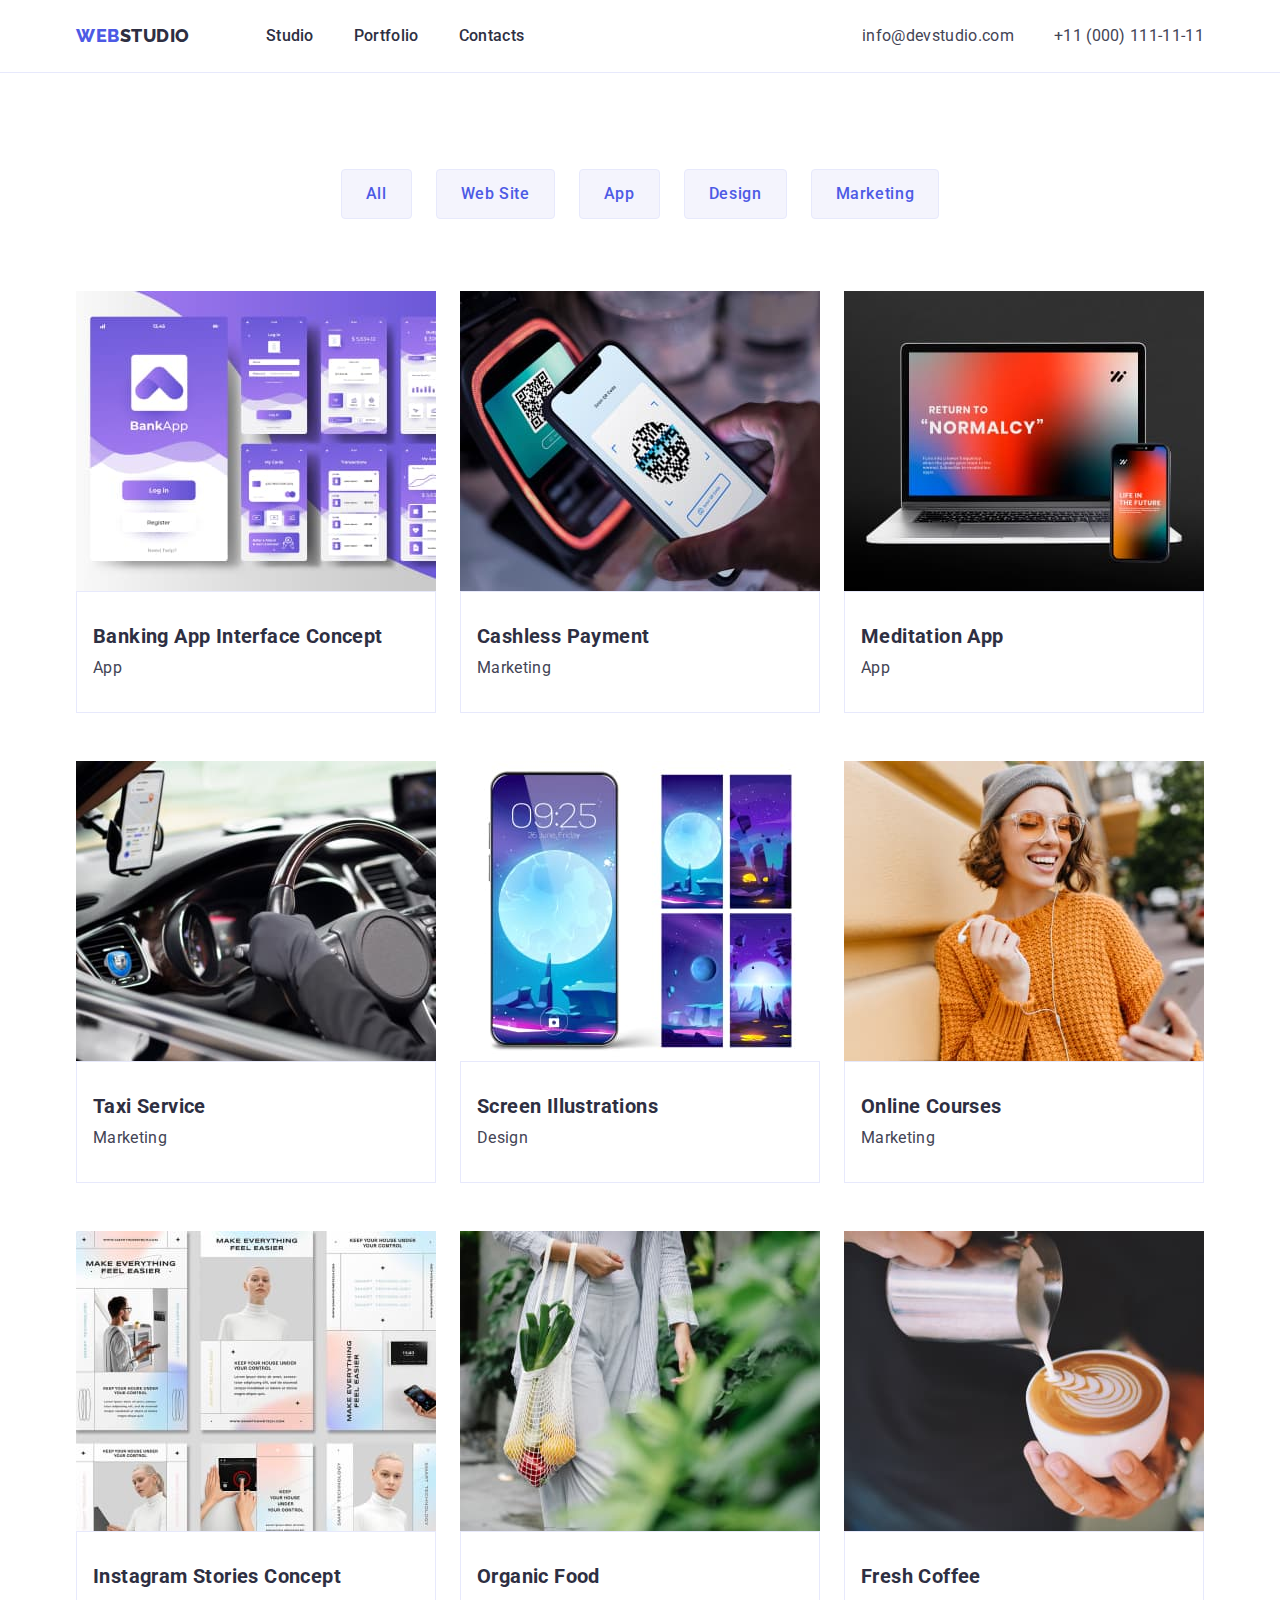
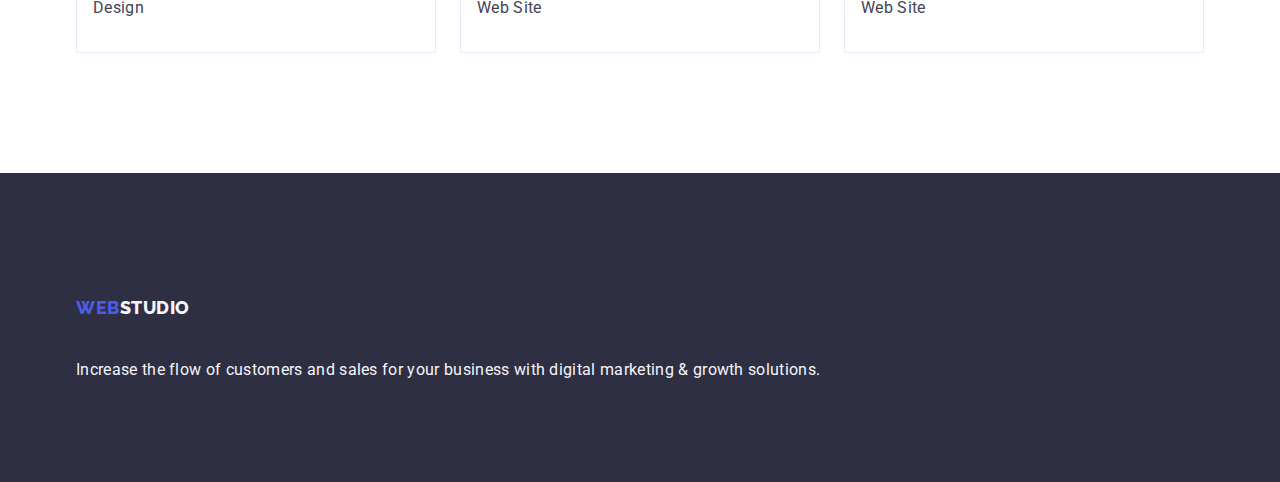
==== commit 64aa3a90: "fix styles-2" ====
--- a/portfolio.html
+++ b/portfolio.html
@@ -85,7 +85,7 @@
                   width="360"
                   height="300"
                 />
-                <div class="inner">
+                <div class="inner-portfolio">
                   <h2 class="list-title">Banking App Interface Concept</h2>
                   <p class="list-text">App</p>
                 </div>
@@ -99,7 +99,7 @@
                   width="360"
                   height="300"
                 />
-                <div class="inner">
+                <div class="inner-portfolio">
                   <h2 class="list-title">Cashless Payment</h2>
                   <p class="list-text">Marketing</p>
                 </div>
@@ -113,7 +113,7 @@
                   width="360"
                   height="300"
                 />
-                <div class="inner">
+                <div class="inner-portfolio">
                   <h2 class="list-title">Meditation App</h2>
                   <p class="list-text">App</p>
                 </div>
@@ -127,7 +127,7 @@
                   width="360"
                   height="300"
                 />
-                <div class="inner">
+                <div class="inner-portfolio">
                   <h2 class="list-title">Taxi Service</h2>
                   <p class="list-text">Marketing</p>
                 </div>
@@ -141,7 +141,7 @@
                   width="360"
                   height="300"
                 />
-                <div class="inner">
+                <div class="inner-portfolio">
                   <h2 class="list-title">Screen Illustrations</h2>
                   <p class="list-text">Design</p>
                 </div>
@@ -155,7 +155,7 @@
                   width="360"
                   height="300"
                 />
-                <div class="inner">
+                <div class="inner-portfolio">
                   <h2 class="list-title">Online Courses</h2>
                   <p class="list-text">Marketing</p>
                 </div>
@@ -169,7 +169,7 @@
                   width="360"
                   height="300"
                 />
-                <div class="inner">
+                <div class="inner-portfolio">
                   <h2 class="list-title">Instagram Stories Concept</h2>
                   <p class="list-text">Design</p>
                 </div>
@@ -183,7 +183,7 @@
                   width="360"
                   height="300"
                 />
-                <div class="inner">
+                <div class="inner-portfolio">
                   <h2 class="list-title">Organic Food</h2>
                   <p class="list-text">Web Site</p>
                 </div>
@@ -197,7 +197,7 @@
                   width="360"
                   height="300"
                 />
-                <div class="inner">
+                <div class="inner-portfolio">
                   <h2 class="list-title">Fresh Coffee</h2>
                   <p class="list-text">Web Site</p>
                 </div>
--- a/css/styles.css
+++ b/css/styles.css
@@ -51,7 +51,7 @@
 
 .list-wrap {
   display: flex;
-  column-gap: 24px;
+  gap: 24px;
 }
 
 /* ================Стилі для HEADER==================== */
@@ -253,10 +253,7 @@
 }
 
 .inner {
-  padding-top: 32px;
-  margin-bottom: 32px;
-  padding-left: 16px;
-  padding-right: 16px;
+  padding: 32px 16px;
 }
 
 /* ================/Стилі для TEAM==================== */
@@ -321,13 +318,17 @@
   justify-content: center
 }
 
-.item-portfolio {
-  border: 1px solid #e7e9fc;
-  flex-basis: calc((100% - 3 * 24px) / 3);
+.item-portfolio {  
+  flex-basis: calc((100% - 48px) / 3);
 }
 
 .img-portfolio {
   max-width: 100%;
+}
+
+.inner-portfolio {
+  padding: 32px 16px;
+  border: 1px solid #e7e9fc;
 }
 
 .list-text {
